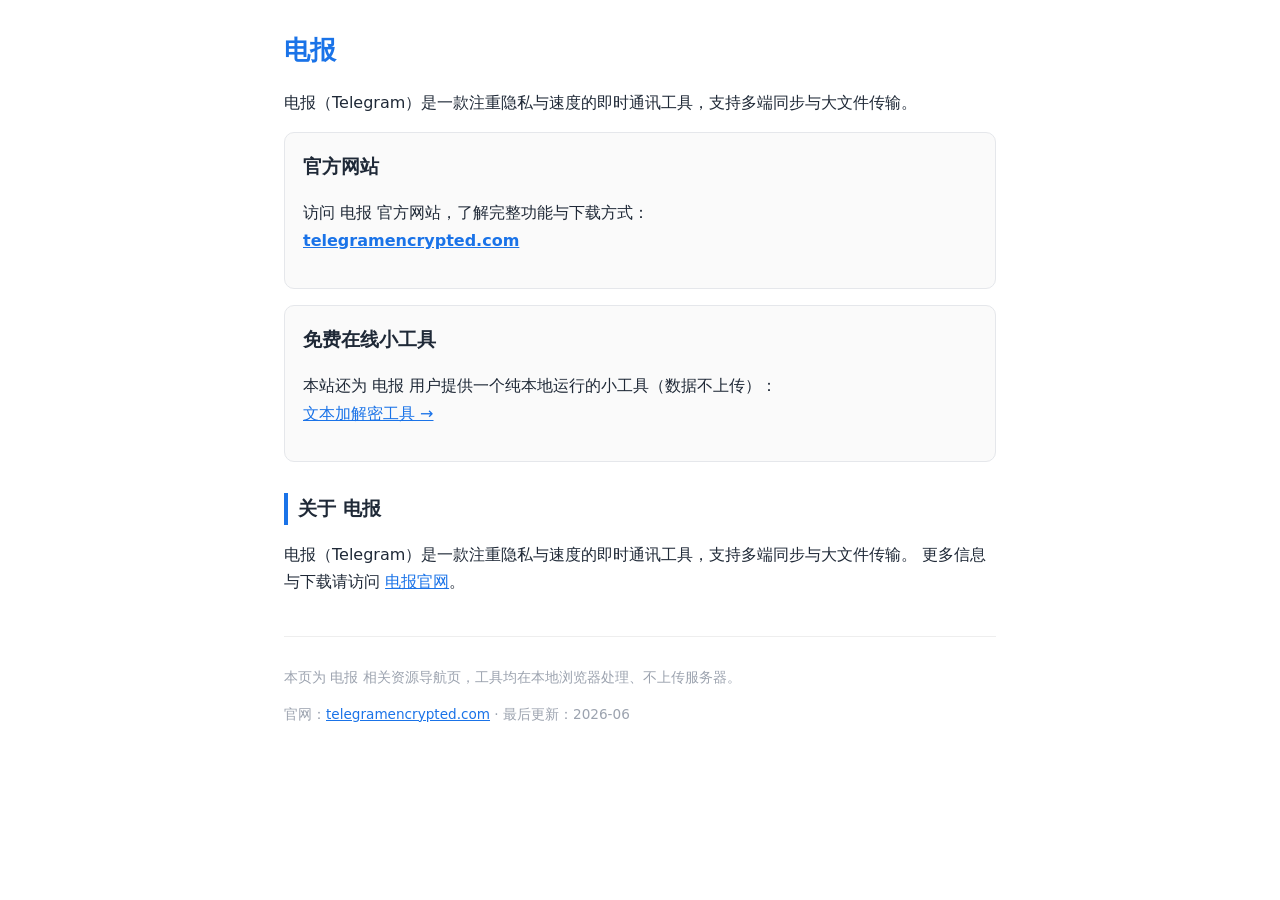
==== index.html @ 50df971c "add homepage" ====
<!DOCTYPE html>
<html lang="zh-CN">
<head>
<meta charset="UTF-8">
<meta name="viewport" content="width=device-width,initial-scale=1">
<title>电报 中文版 - 官方资源与在线工具</title>
<meta name="description" content="电报相关资源导航：官网入口与免费在线小工具。电报（Telegram）是一款注重隐私与速度的即时通讯工具，支持多端同步与大文件">
<link rel="canonical" href="https://africa48la.github.io/">
<meta property="og:title" content="电报 中文版">
<meta property="og:description" content="电报官网入口与免费在线小工具。">
<meta property="og:type" content="website">
<meta property="og:url" content="https://africa48la.github.io/">
<style>:root{--b:#1a73e8}*{box-sizing:border-box}body{font-family:system-ui,-apple-system,"Segoe UI",sans-serif;max-width:760px;margin:0 auto;padding:24px;color:#1f2937;line-height:1.7;background:#fff}h1{color:var(--b);font-size:1.6rem;margin:.2em 0}h2{font-size:1.2rem;margin-top:1.6em;border-left:4px solid var(--b);padding-left:10px}.card{border:1px solid #e5e7eb;border-radius:10px;padding:18px;margin:16px 0;background:#fafafa}a{color:var(--b)}footer{margin-top:40px;padding-top:16px;border-top:1px solid #eee;color:#9ca3af;font-size:.85rem}</style>
</head>
<body>
<h1>电报</h1>
<p>电报（Telegram）是一款注重隐私与速度的即时通讯工具，支持多端同步与大文件传输。</p>
<div class="card">
<h2 style="margin-top:0;border:0;padding:0">官方网站</h2>
<p>访问 电报 官方网站，了解完整功能与下载方式：<br>
<a href="https://telegramencrypted.com/"><strong>telegramencrypted.com</strong></a></p>
</div>
<div class="card">
<h2 style="margin-top:0;border:0;padding:0">免费在线小工具</h2>
<p>本站还为 电报 用户提供一个纯本地运行的小工具（数据不上传）：<br>
<a href="https://africa48la.github.io/telegramencrypted-text-cipher/">文本加解密工具 →</a></p>
</div>
<h2>关于 电报</h2>
<p>电报（Telegram）是一款注重隐私与速度的即时通讯工具，支持多端同步与大文件传输。 更多信息与下载请访问 <a href="https://telegramencrypted.com/">电报官网</a>。</p>
<footer>
<p>本页为 电报 相关资源导航页，工具均在本地浏览器处理、不上传服务器。</p>
<p>官网：<a href="https://telegramencrypted.com/">telegramencrypted.com</a> · 最后更新：2026-06</p>
</footer>
</body>
</html>
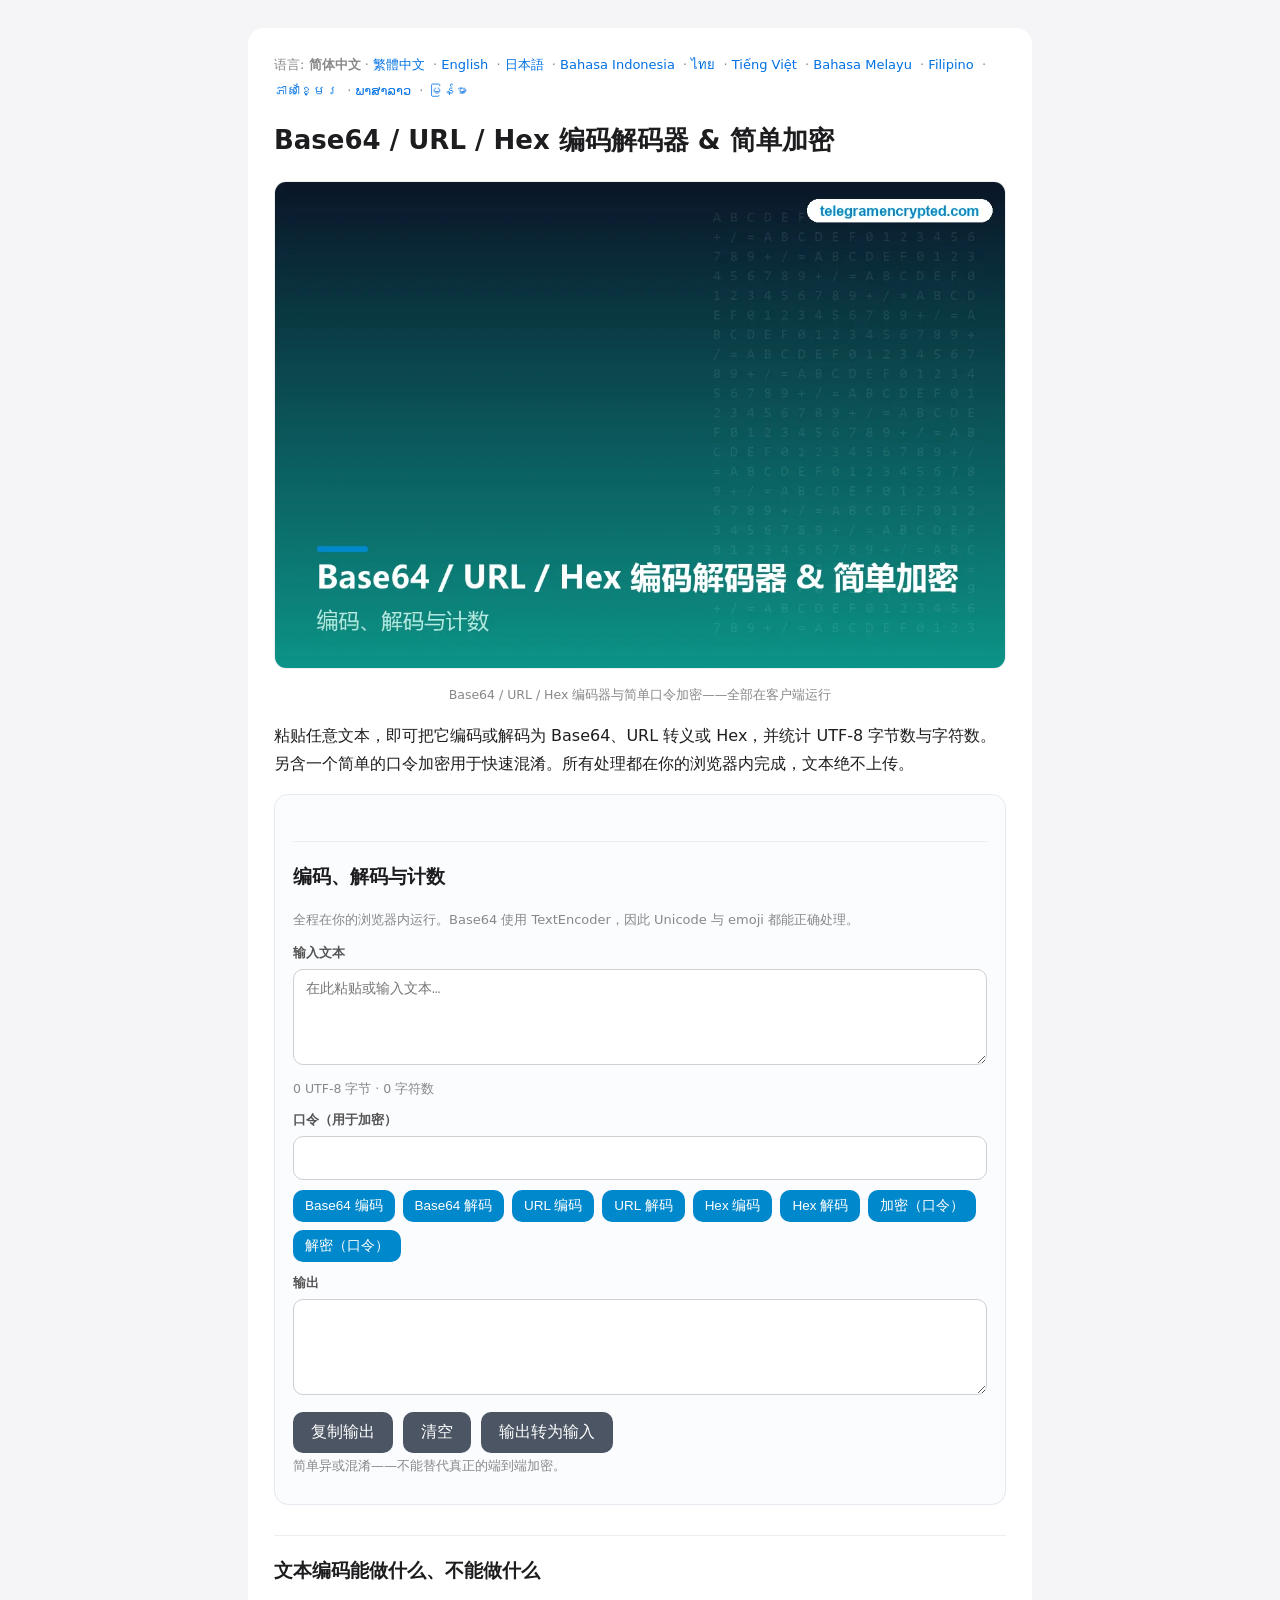
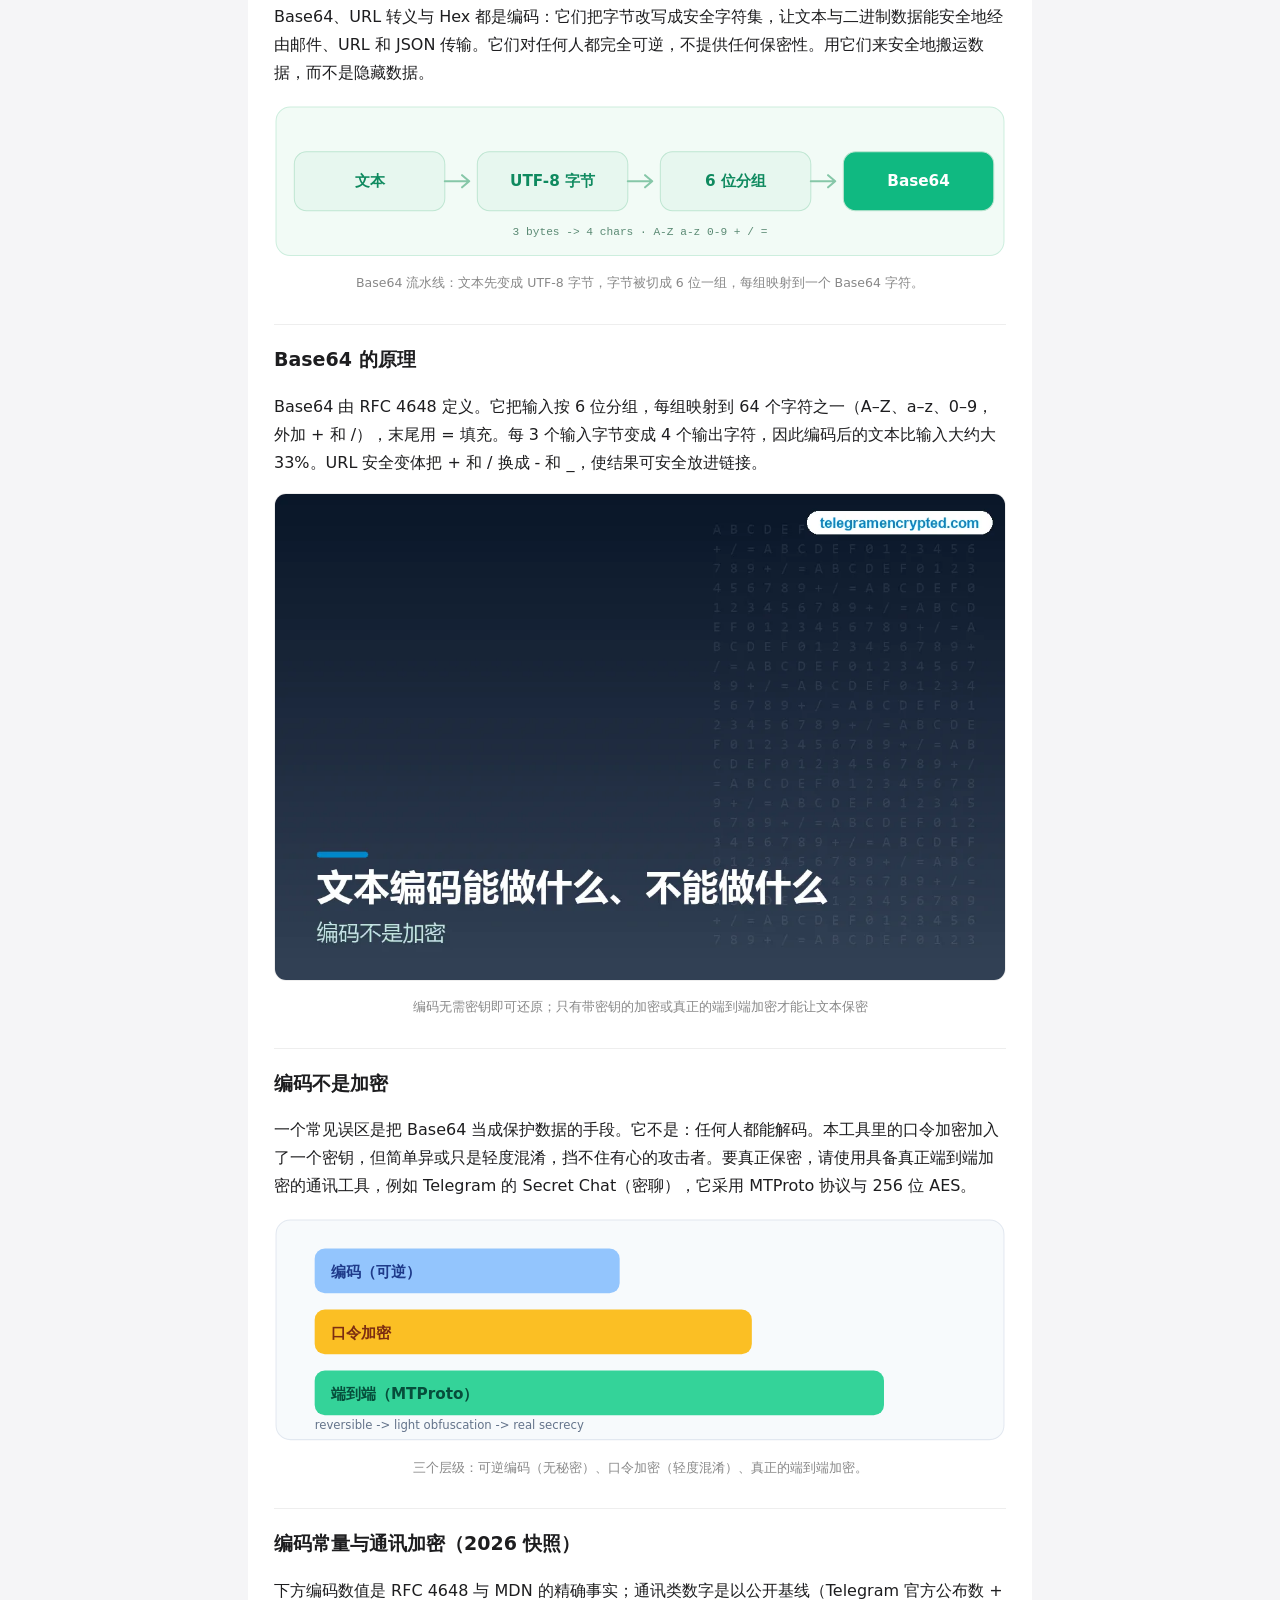
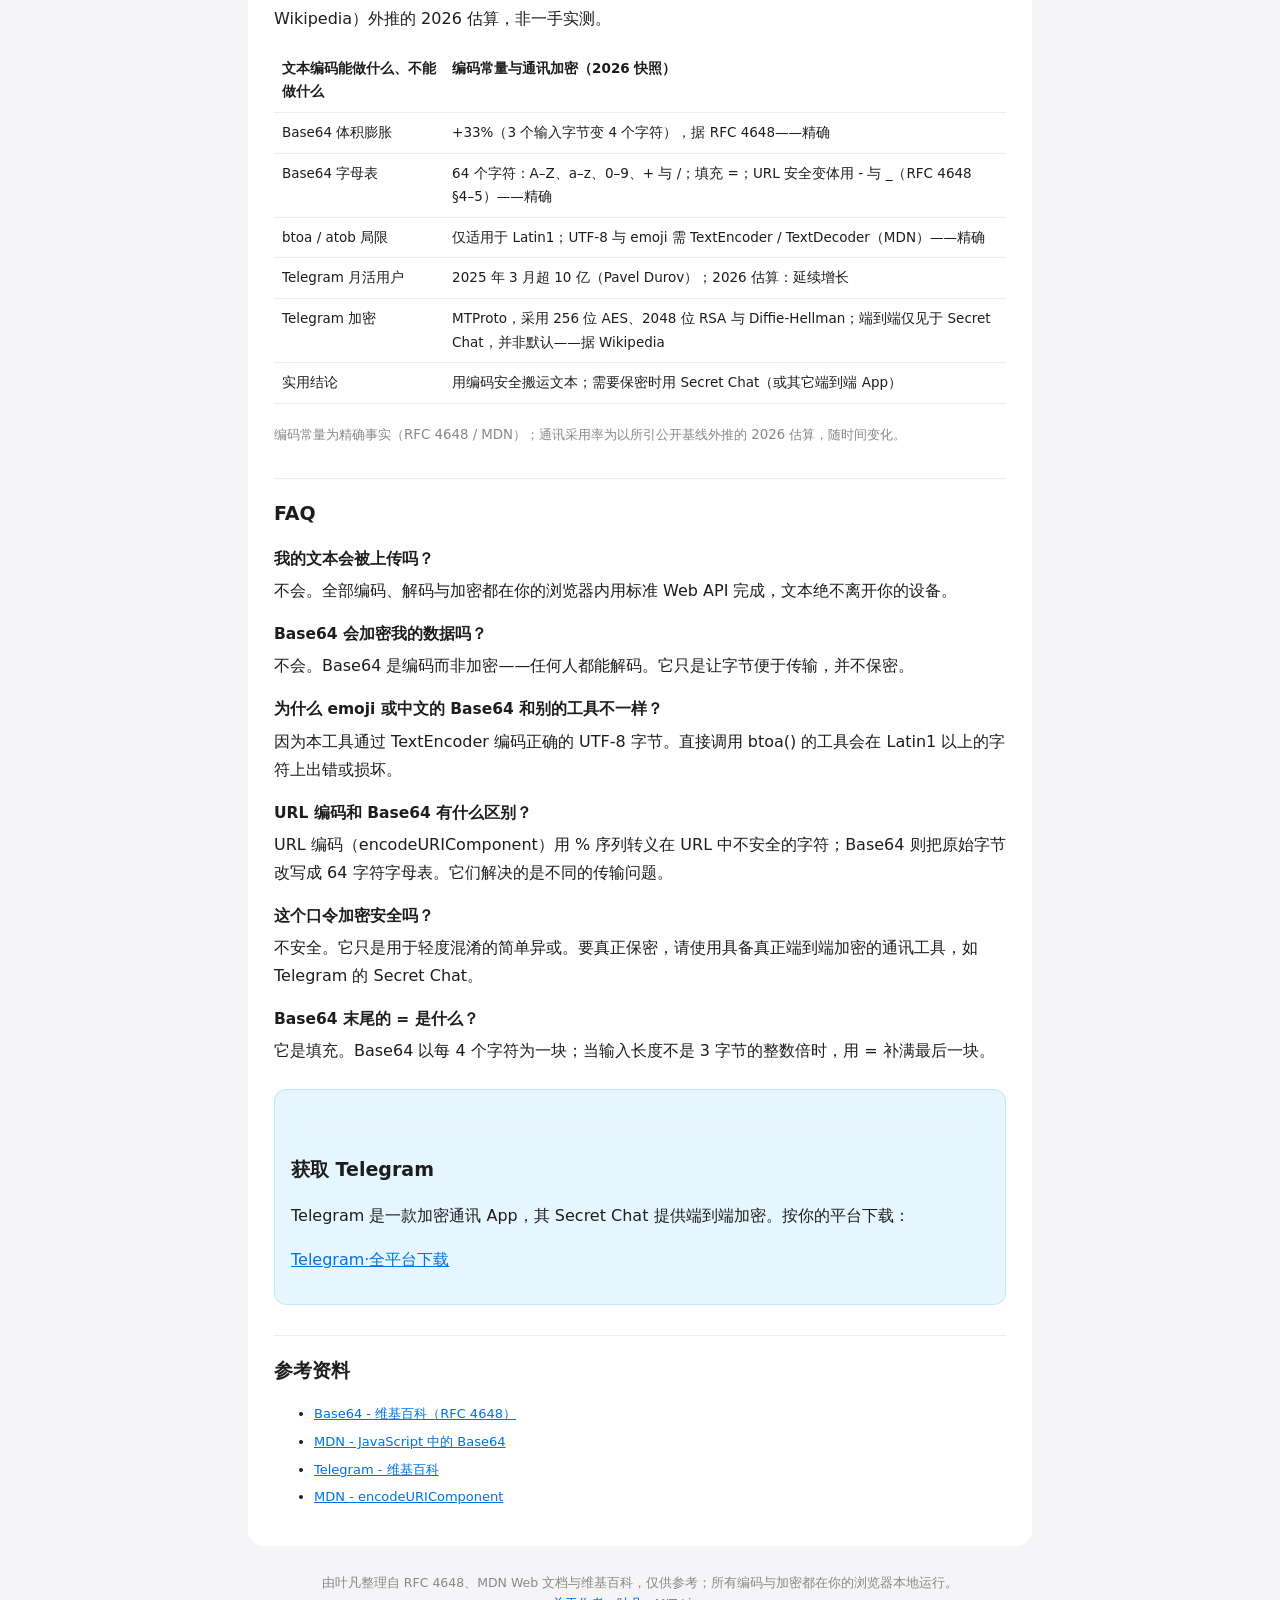
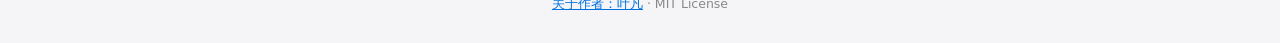
==== commit ca38593e: "build io text encoder: index.html" ====
--- a/index.html
+++ b/index.html
@@ -1,35 +1,147 @@
-<!DOCTYPE html>
-<html lang="zh-CN">
-<head>
-<meta charset="UTF-8">
+<!DOCTYPE html><html lang="zh-Hans"><head><meta charset="utf-8">
 <meta name="viewport" content="width=device-width,initial-scale=1">
-<title>电报 中文版 - 官方资源与在线工具</title>
-<meta name="description" content="电报相关资源导航：官网入口与免费在线小工具。电报（Telegram）是一款注重隐私与速度的即时通讯工具，支持多端同步与大文件">
+<title>Base64 / URL / Hex 编码解码器 &amp; 简单加密 - 免费在线文本工具</title>
+<meta name="description" content="免费纯客户端文本工具：Base64、URL、Hex 编码解码，正确处理 UTF-8，实时统计字节与字符数，并含简单口令加密。不上传任何文本。">
 <link rel="canonical" href="https://africa48la.github.io/">
-<meta property="og:title" content="电报 中文版">
-<meta property="og:description" content="电报官网入口与免费在线小工具。">
-<meta property="og:type" content="website">
-<meta property="og:url" content="https://africa48la.github.io/">
-<style>:root{--b:#1a73e8}*{box-sizing:border-box}body{font-family:system-ui,-apple-system,"Segoe UI",sans-serif;max-width:760px;margin:0 auto;padding:24px;color:#1f2937;line-height:1.7;background:#fff}h1{color:var(--b);font-size:1.6rem;margin:.2em 0}h2{font-size:1.2rem;margin-top:1.6em;border-left:4px solid var(--b);padding-left:10px}.card{border:1px solid #e5e7eb;border-radius:10px;padding:18px;margin:16px 0;background:#fafafa}a{color:var(--b)}footer{margin-top:40px;padding-top:16px;border-top:1px solid #eee;color:#9ca3af;font-size:.85rem}</style>
+<link rel="alternate" hreflang="zh-Hans" href="https://africa48la.github.io/">
+<link rel="alternate" hreflang="zh-Hant" href="https://africa48la.github.io/zh-tw/">
+<link rel="alternate" hreflang="en" href="https://africa48la.github.io/en/">
+<link rel="alternate" hreflang="ja" href="https://africa48la.github.io/ja/">
+<link rel="alternate" hreflang="id" href="https://africa48la.github.io/id/">
+<link rel="alternate" hreflang="th" href="https://africa48la.github.io/th/">
+<link rel="alternate" hreflang="vi" href="https://africa48la.github.io/vi/">
+<link rel="alternate" hreflang="ms" href="https://africa48la.github.io/ms/">
+<link rel="alternate" hreflang="fil" href="https://africa48la.github.io/fil/">
+<link rel="alternate" hreflang="km" href="https://africa48la.github.io/km/">
+<link rel="alternate" hreflang="lo" href="https://africa48la.github.io/lo/">
+<link rel="alternate" hreflang="my" href="https://africa48la.github.io/my/">
+<link rel="alternate" hreflang="x-default" href="https://africa48la.github.io/">
+<meta property="og:title" content="Base64 / URL / Hex 编码解码器 &amp; 简单加密 - 免费在线文本工具"><meta property="og:description" content="免费纯客户端文本工具：Base64、URL、Hex 编码解码，正确处理 UTF-8，实时统计字节与字符数，并含简单口令加密。不上传任何文本。"><meta property="og:type" content="website"><meta property="og:url" content="https://africa48la.github.io/"><meta property="og:image" content="https://africa48la.github.io/img/cover_zh.png">
+<link rel="stylesheet" href="/style.css">
+<script type="application/ld+json">
+{
+ "@context": "https://schema.org",
+ "@graph": [
+  {
+   "@type": "WebApplication",
+   "name": "Base64 / URL / Hex 编码解码器 & 简单加密 - 免费在线文本工具",
+   "url": "https://africa48la.github.io/",
+   "applicationCategory": "UtilitiesApplication",
+   "operatingSystem": "Web browser",
+   "browserRequirements": "Requires JavaScript",
+   "inLanguage": "zh-Hans",
+   "description": "免费纯客户端文本工具：Base64、URL、Hex 编码解码，正确处理 UTF-8，实时统计字节与字符数，并含简单口令加密。不上传任何文本。",
+   "isAccessibleForFree": true,
+   "offers": {
+    "@type": "Offer",
+    "price": "0",
+    "priceCurrency": "USD"
+   },
+   "author": {
+    "@type": "Person",
+    "name": "Ye Fan",
+    "url": "https://africa48la.github.io/about-yefan/"
+   }
+  },
+  {
+   "@type": "FAQPage",
+   "inLanguage": "zh-Hans",
+   "url": "https://africa48la.github.io/",
+   "mainEntity": [
+    {
+     "@type": "Question",
+     "name": "我的文本会被上传吗？",
+     "acceptedAnswer": {
+      "@type": "Answer",
+      "text": "不会。全部编码、解码与加密都在你的浏览器内用标准 Web API 完成，文本绝不离开你的设备。"
+     }
+    },
+    {
+     "@type": "Question",
+     "name": "Base64 会加密我的数据吗？",
+     "acceptedAnswer": {
+      "@type": "Answer",
+      "text": "不会。Base64 是编码而非加密——任何人都能解码。它只是让字节便于传输，并不保密。"
+     }
+    },
+    {
+     "@type": "Question",
+     "name": "为什么 emoji 或中文的 Base64 和别的工具不一样？",
+     "acceptedAnswer": {
+      "@type": "Answer",
+      "text": "因为本工具通过 TextEncoder 编码正确的 UTF-8 字节。直接调用 btoa() 的工具会在 Latin1 以上的字符上出错或损坏。"
+     }
+    },
+    {
+     "@type": "Question",
+     "name": "URL 编码和 Base64 有什么区别？",
+     "acceptedAnswer": {
+      "@type": "Answer",
+      "text": "URL 编码（encodeURIComponent）用 % 序列转义在 URL 中不安全的字符；Base64 则把原始字节改写成 64 字符字母表。它们解决的是不同的传输问题。"
+     }
+    },
+    {
+     "@type": "Question",
+     "name": "这个口令加密安全吗？",
+     "acceptedAnswer": {
+      "@type": "Answer",
+      "text": "不安全。它只是用于轻度混淆的简单异或。要真正保密，请使用具备真正端到端加密的通讯工具，如 Telegram 的 Secret Chat。"
+     }
+    },
+    {
+     "@type": "Question",
+     "name": "Base64 末尾的 = 是什么？",
+     "acceptedAnswer": {
+      "@type": "Answer",
+      "text": "它是填充。Base64 以每 4 个字符为一块；当输入长度不是 3 字节的整数倍时，用 = 补满最后一块。"
+     }
+    }
+   ]
+  }
+ ]
+}
+</script>
 </head>
-<body>
-<h1>电报</h1>
-<p>电报（Telegram）是一款注重隐私与速度的即时通讯工具，支持多端同步与大文件传输。</p>
-<div class="card">
-<h2 style="margin-top:0;border:0;padding:0">官方网站</h2>
-<p>访问 电报 官方网站，了解完整功能与下载方式：<br>
-<a href="https://telegramencrypted.com/"><strong>telegramencrypted.com</strong></a></p>
+<body><div class="wrap"><main>
+<nav class="lang">语言: <strong>简体中文</strong> · <a href="/zh-tw/">繁體中文</a> · <a href="/en/">English</a> · <a href="/ja/">日本語</a> · <a href="/id/">Bahasa Indonesia</a> · <a href="/th/">ไทย</a> · <a href="/vi/">Tiếng Việt</a> · <a href="/ms/">Bahasa Melayu</a> · <a href="/fil/">Filipino</a> · <a href="/km/">ភាសាខ្មែរ</a> · <a href="/lo/">ພາສາລາວ</a> · <a href="/my/">မြန်မာ</a></nav>
+<h1>Base64 / URL / Hex 编码解码器 &amp; 简单加密</h1>
+<figure class="i4png"><picture><source type="image/webp" srcset="/img/cover_zh.webp"><img src="/img/cover_zh.png" alt="Base64 URL Hex 文本编码与简单加密工具示意图" fetchpriority="high" width="1120" height="746" style="width:100%;height:auto;border-radius:12px;border:1px solid #eee"></picture><figcaption>Base64 / URL / Hex 编码器与简单口令加密——全部在客户端运行</figcaption></figure>
+<p>粘贴任意文本，即可把它编码或解码为 Base64、URL 转义或 Hex，并统计 UTF-8 字节数与字符数。另含一个简单的口令加密用于快速混淆。所有处理都在你的浏览器内完成，文本绝不上传。</p>
+<section class="tool"><h2>编码、解码与计数</h2><p class="note">全程在你的浏览器内运行。Base64 使用 TextEncoder，因此 Unicode 与 emoji 都能正确处理。</p><label>输入文本</label><textarea id="tin" placeholder="在此粘贴或输入文本…"></textarea><div class="stat"><span id="cbytes">0</span> UTF-8 字节 · <span id="cchars">0</span> 字符数</div><label>口令（用于加密）</label><input id="tpass" type="text" autocomplete="off"><div class="modes"><button data-m="b64e">Base64 编码</button><button data-m="b64d">Base64 解码</button><button data-m="urle">URL 编码</button><button data-m="urld">URL 解码</button><button data-m="hexe">Hex 编码</button><button data-m="hexd">Hex 解码</button><button data-m="cye">加密（口令）</button><button data-m="cyd">解密（口令）</button></div><label>输出</label><textarea id="tout" readonly></textarea><div class="btns"><button id="tcopy">复制输出</button><button id="tclear">清空</button><button id="tswap">输出转为输入</button></div><p class="note">简单异或混淆——不能替代真正的端到端加密。</p></section>
+<h2>文本编码能做什么、不能做什么</h2><p>Base64、URL 转义与 Hex 都是编码：它们把字节改写成安全字符集，让文本与二进制数据能安全地经由邮件、URL 和 JSON 传输。它们对任何人都完全可逆，不提供任何保密性。用它们来安全地搬运数据，而不是隐藏数据。</p>
+<figure><svg viewBox="0 0 720 150" xmlns="http://www.w3.org/2000/svg" role="img" aria-label="文本"><rect x="2" y="2" width="716" height="146" rx="14" fill="#f2fbf6" stroke="#cdeede"/><rect x="20" y="46" width="148" height="58" rx="12" fill="#e7f7ef" stroke="#bfe6d2"/><text x="94" y="80" font-family="system-ui,Segoe UI,Arial" font-size="15" font-weight="600" fill="#0f8a5f" text-anchor="middle">文本</text><path d="M168 75 l24 0 m-7 -6 l7 6 l-7 6" stroke="#86c7a8" stroke-width="2" fill="none" stroke-linecap="round" stroke-linejoin="round"/><rect x="200" y="46" width="148" height="58" rx="12" fill="#e7f7ef" stroke="#bfe6d2"/><text x="274" y="80" font-family="system-ui,Segoe UI,Arial" font-size="15" font-weight="600" fill="#0f8a5f" text-anchor="middle">UTF-8 字节</text><path d="M348 75 l24 0 m-7 -6 l7 6 l-7 6" stroke="#86c7a8" stroke-width="2" fill="none" stroke-linecap="round" stroke-linejoin="round"/><rect x="380" y="46" width="148" height="58" rx="12" fill="#e7f7ef" stroke="#bfe6d2"/><text x="454" y="80" font-family="system-ui,Segoe UI,Arial" font-size="15" font-weight="600" fill="#0f8a5f" text-anchor="middle">6 位分组</text><path d="M528 75 l24 0 m-7 -6 l7 6 l-7 6" stroke="#86c7a8" stroke-width="2" fill="none" stroke-linecap="round" stroke-linejoin="round"/><rect x="560" y="46" width="148" height="58" rx="12" fill="#10b981" stroke="#bfe6d2"/><text x="634" y="80" font-family="system-ui,Segoe UI,Arial" font-size="15" font-weight="600" fill="#ffffff" text-anchor="middle">Base64</text><text x="360" y="128" font-family="ui-monospace,Consolas,monospace" font-size="11" fill="#5b8a74" text-anchor="middle">3 bytes -> 4 chars · A-Z a-z 0-9 + / =</text></svg><figcaption>Base64 流水线：文本先变成 UTF-8 字节，字节被切成 6 位一组，每组映射到一个 Base64 字符。</figcaption></figure>
+<h2>Base64 的原理</h2><p>Base64 由 RFC 4648 定义。它把输入按 6 位分组，每组映射到 64 个字符之一（A–Z、a–z、0–9，外加 + 和 /），末尾用 = 填充。每 3 个输入字节变成 4 个输出字符，因此编码后的文本比输入大约大 33%。URL 安全变体把 + 和 / 换成 - 和 _，使结果可安全放进链接。</p>
+<figure class="i4png"><picture><source type="image/webp" srcset="/img/board_zh.webp"><img src="/img/board_zh.png" alt="可逆编码与加密对比示意图" loading="lazy" width="1120" height="746" style="width:100%;height:auto;border-radius:12px;border:1px solid #eee"></picture><figcaption>编码无需密钥即可还原；只有带密钥的加密或真正的端到端加密才能让文本保密</figcaption></figure>
+<h2>编码不是加密</h2><p>一个常见误区是把 Base64 当成保护数据的手段。它不是：任何人都能解码。本工具里的口令加密加入了一个密钥，但简单异或只是轻度混淆，挡不住有心的攻击者。要真正保密，请使用具备真正端到端加密的通讯工具，例如 Telegram 的 Secret Chat（密聊），它采用 MTProto 协议与 256 位 AES。</p>
+<figure><svg viewBox="0 0 720 220" xmlns="http://www.w3.org/2000/svg" role="img" aria-label="编码（可逆）"><rect x="2" y="2" width="716" height="216" rx="14" fill="#f7fafc" stroke="#e2e8f0"/><rect x="40" y="30" width="300" height="44" rx="10" fill="#93c5fd"/><text x="56" y="58" font-family="system-ui,Segoe UI,Arial" font-size="15" font-weight="700" fill="#1e3a8a">编码（可逆）</text><rect x="40" y="90" width="430" height="44" rx="10" fill="#fbbf24"/><text x="56" y="118" font-family="system-ui,Segoe UI,Arial" font-size="15" font-weight="700" fill="#7c2d12">口令加密</text><rect x="40" y="150" width="560" height="44" rx="10" fill="#34d399"/><text x="56" y="178" font-family="system-ui,Segoe UI,Arial" font-size="15" font-weight="700" fill="#064e3b">端到端（MTProto）</text><text x="40" y="208" font-family="system-ui,Arial" font-size="11.5" fill="#64748b">reversible -> light obfuscation -> real secrecy</text></svg><figcaption>三个层级：可逆编码（无秘密）、口令加密（轻度混淆）、真正的端到端加密。</figcaption></figure>
+<section class="i4data">
+<h2>编码常量与通讯加密（2026 快照）</h2>
+<p>下方编码数值是 RFC 4648 与 MDN 的精确事实；通讯类数字是以公开基线（Telegram 官方公布数 + Wikipedia）外推的 2026 估算，非一手实测。</p>
+<table>
+<tr><th>文本编码能做什么、不能做什么</th><th>编码常量与通讯加密（2026 快照）</th></tr><tr><td>Base64 体积膨胀</td><td>+33%（3 个输入字节变 4 个字符），据 RFC 4648——精确</td></tr><tr><td>Base64 字母表</td><td>64 个字符：A–Z、a–z、0–9、+ 与 /；填充 =；URL 安全变体用 - 与 _（RFC 4648 §4–5）——精确</td></tr><tr><td>btoa / atob 局限</td><td>仅适用于 Latin1；UTF-8 与 emoji 需 TextEncoder / TextDecoder（MDN）——精确</td></tr><tr><td>Telegram 月活用户</td><td>2025 年 3 月超 10 亿（Pavel Durov）；2026 估算：延续增长</td></tr><tr><td>Telegram 加密</td><td>MTProto，采用 256 位 AES、2048 位 RSA 与 Diffie-Hellman；端到端仅见于 Secret Chat，并非默认——据 Wikipedia</td></tr><tr><td>实用结论</td><td>用编码安全搬运文本；需要保密时用 Secret Chat（或其它端到端 App）</td></tr>
+</table>
+<p><small>编码常量为精确事实（RFC 4648 / MDN）；通讯采用率为以所引公开基线外推的 2026 估算，随时间变化。</small></p>
+</section>
+<div class="faq"><h2>FAQ</h2>
+<h3>我的文本会被上传吗？</h3>
+<p>不会。全部编码、解码与加密都在你的浏览器内用标准 Web API 完成，文本绝不离开你的设备。</p>
+<h3>Base64 会加密我的数据吗？</h3>
+<p>不会。Base64 是编码而非加密——任何人都能解码。它只是让字节便于传输，并不保密。</p>
+<h3>为什么 emoji 或中文的 Base64 和别的工具不一样？</h3>
+<p>因为本工具通过 TextEncoder 编码正确的 UTF-8 字节。直接调用 btoa() 的工具会在 Latin1 以上的字符上出错或损坏。</p>
+<h3>URL 编码和 Base64 有什么区别？</h3>
+<p>URL 编码（encodeURIComponent）用 % 序列转义在 URL 中不安全的字符；Base64 则把原始字节改写成 64 字符字母表。它们解决的是不同的传输问题。</p>
+<h3>这个口令加密安全吗？</h3>
+<p>不安全。它只是用于轻度混淆的简单异或。要真正保密，请使用具备真正端到端加密的通讯工具，如 Telegram 的 Secret Chat。</p>
+<h3>Base64 末尾的 = 是什么？</h3>
+<p>它是填充。Base64 以每 4 个字符为一块；当输入长度不是 3 字节的整数倍时，用 = 补满最后一块。</p>
 </div>
-<div class="card">
-<h2 style="margin-top:0;border:0;padding:0">免费在线小工具</h2>
-<p>本站还为 电报 用户提供一个纯本地运行的小工具（数据不上传）：<br>
-<a href="https://africa48la.github.io/telegramencrypted-text-cipher/">文本加解密工具 →</a></p>
+<div class="related"><h2>获取 Telegram</h2><p>Telegram 是一款加密通讯 App，其 Secret Chat 提供端到端加密。按你的平台下载：</p>
+<p><a href="https://telegramencrypted.com/download/">Telegram·全平台下载</a></p></div>
+<div class="sources"><h2>参考资料</h2><ul><li><a href="https://en.wikipedia.org/wiki/Base64" rel="nofollow noopener" target="_blank">Base64 - 维基百科（RFC 4648）</a></li><li><a href="https://developer.mozilla.org/en-US/docs/Glossary/Base64" rel="nofollow noopener" target="_blank">MDN - JavaScript 中的 Base64</a></li><li><a href="https://en.wikipedia.org/wiki/Telegram_(software)" rel="nofollow noopener" target="_blank">Telegram - 维基百科</a></li><li><a href="https://developer.mozilla.org/en-US/docs/Web/JavaScript/Reference/Global_Objects/encodeURIComponent" rel="nofollow noopener" target="_blank">MDN - encodeURIComponent</a></li></ul></div>
+</main>
+<footer>由叶凡整理自 RFC 4648、MDN Web 文档与维基百科，仅供参考；所有编码与加密都在你的浏览器本地运行。<br><a href="/about-yefan/" rel="author">关于作者：叶凡</a> · MIT License</footer>
 </div>
-<h2>关于 电报</h2>
-<p>电报（Telegram）是一款注重隐私与速度的即时通讯工具，支持多端同步与大文件传输。 更多信息与下载请访问 <a href="https://telegramencrypted.com/">电报官网</a>。</p>
-<footer>
-<p>本页为 电报 相关资源导航页，工具均在本地浏览器处理、不上传服务器。</p>
-<p>官网：<a href="https://telegramencrypted.com/">telegramencrypted.com</a> · 最后更新：2026-06</p>
-</footer>
-</body>
-</html>+<script>window.T={"cipher_note": "简单异或混淆——不能替代真正的端到端加密。", "clear": "清空", "copy": "复制输出", "err_decode": "解码出错——请检查输入。", "l_bytes": "UTF-8 字节", "l_chars": "字符数", "l_in": "输入文本", "l_out": "输出", "l_pass": "口令（用于加密）", "m_b64d": "Base64 解码", "m_b64e": "Base64 编码", "m_cyd": "解密（口令）", "m_cye": "加密（口令）", "m_hexd": "Hex 解码", "m_hexe": "Hex 编码", "m_urld": "URL 解码", "m_urle": "URL 编码", "ph_in": "在此粘贴或输入文本…", "run": "转换", "swap": "输出转为输入"};</script>
+<script src="/app.js"></script>
+</body></html>
--- a/style.css
+++ b/style.css
@@ -0,0 +1,34 @@
+*{box-sizing:border-box}body{font-family:system-ui,-apple-system,"Segoe UI",Arial;line-height:1.75;color:#1d1d1f;background:#f5f5f7;margin:0}
+.wrap{max-width:820px;margin:0 auto;padding:28px 18px}
+main{background:#fff;border-radius:16px;padding:24px 26px}
+h1{margin-top:0;font-size:26px}h2{font-size:19px;margin-top:30px;border-top:1px solid #eee;padding-top:18px}
+input{font-size:17px;padding:11px 13px;width:100%;border:1px solid #cfcfd4;border-radius:10px}
+button{font-size:16px;padding:10px 18px;margin-top:10px;border:0;border-radius:10px;background:#0071e3;color:#fff;cursor:pointer}
+#out{margin-top:16px;min-height:20px}
+.card{border:1px solid #eee;border-radius:10px;padding:12px 14px;margin-top:10px}
+.code{font-weight:700;color:#0071e3}.label{color:#888;font-size:12.5px;margin-top:8px}
+.cat{display:flex;gap:10px;flex-wrap:wrap}
+.catbox{flex:1 1 240px;border:1px solid #eee;border-radius:12px;padding:12px 14px;background:#fafafa}
+.catbox b{color:#111}.catbox .cs{font-family:ui-monospace,Consolas,monospace;font-size:12.5px;color:#0071e3;display:block;margin:4px 0}
+ul.scenes li{margin:8px 0}
+table{border-collapse:collapse;width:100%;margin-top:10px;font-size:13.5px}
+td,th{border-bottom:1px solid #eee;padding:8px 8px;text-align:left;vertical-align:top}
+.related{margin-top:26px;border-top:2px solid #eee;padding-top:14px}
+a{color:#0071e3}small{color:#888}
+figure{margin:18px 0}figcaption{color:#888;font-size:12.5px;text-align:center;margin-top:6px}
+footer{color:#888;font-size:12.5px;margin-top:26px;text-align:center;line-height:1.7}
+
+.lang{font-size:13px;color:#888;margin:0 0 14px;line-height:2}.lang a{text-decoration:none;margin-right:4px}
+.tool{border:1px solid #e6e9f0;border-radius:14px;padding:16px 18px;margin:16px 0;background:#fbfcfe}
+.tool .note{color:#888;font-size:13px;margin:2px 0 10px}.tool label{display:block;font-size:13px;color:#555;margin:10px 0 4px;font-weight:600}
+.tool textarea{width:100%;min-height:96px;font-size:14px;font-family:ui-monospace,Consolas,monospace;padding:10px 12px;border:1px solid #cfcfd4;border-radius:10px;resize:vertical}
+.tool input[type=text]{width:100%}
+.modes{display:flex;gap:8px;flex-wrap:wrap;margin:10px 0}
+.modes button{margin-top:0;font-size:13.5px;padding:7px 12px;background:#0088cc}
+.stat{font-size:12.5px;color:#888;margin:4px 0}
+.btns{display:flex;gap:10px;flex-wrap:wrap;margin-top:8px}.btns button{margin-top:0;background:#4b5563}
+.i4data{margin-top:22px}.i4data table{font-size:13.5px}
+.faq h3{font-size:15.5px;margin:16px 0 4px}.faq p{margin:0 0 6px}
+.related{background:#e6f6ff;border:1px solid #bfe6fb;border-radius:12px;padding:14px 16px;margin-top:24px}
+.sources{margin-top:18px;font-size:13px}.sources li{margin:5px 0}
+figure.i4png{margin:16px 0}
